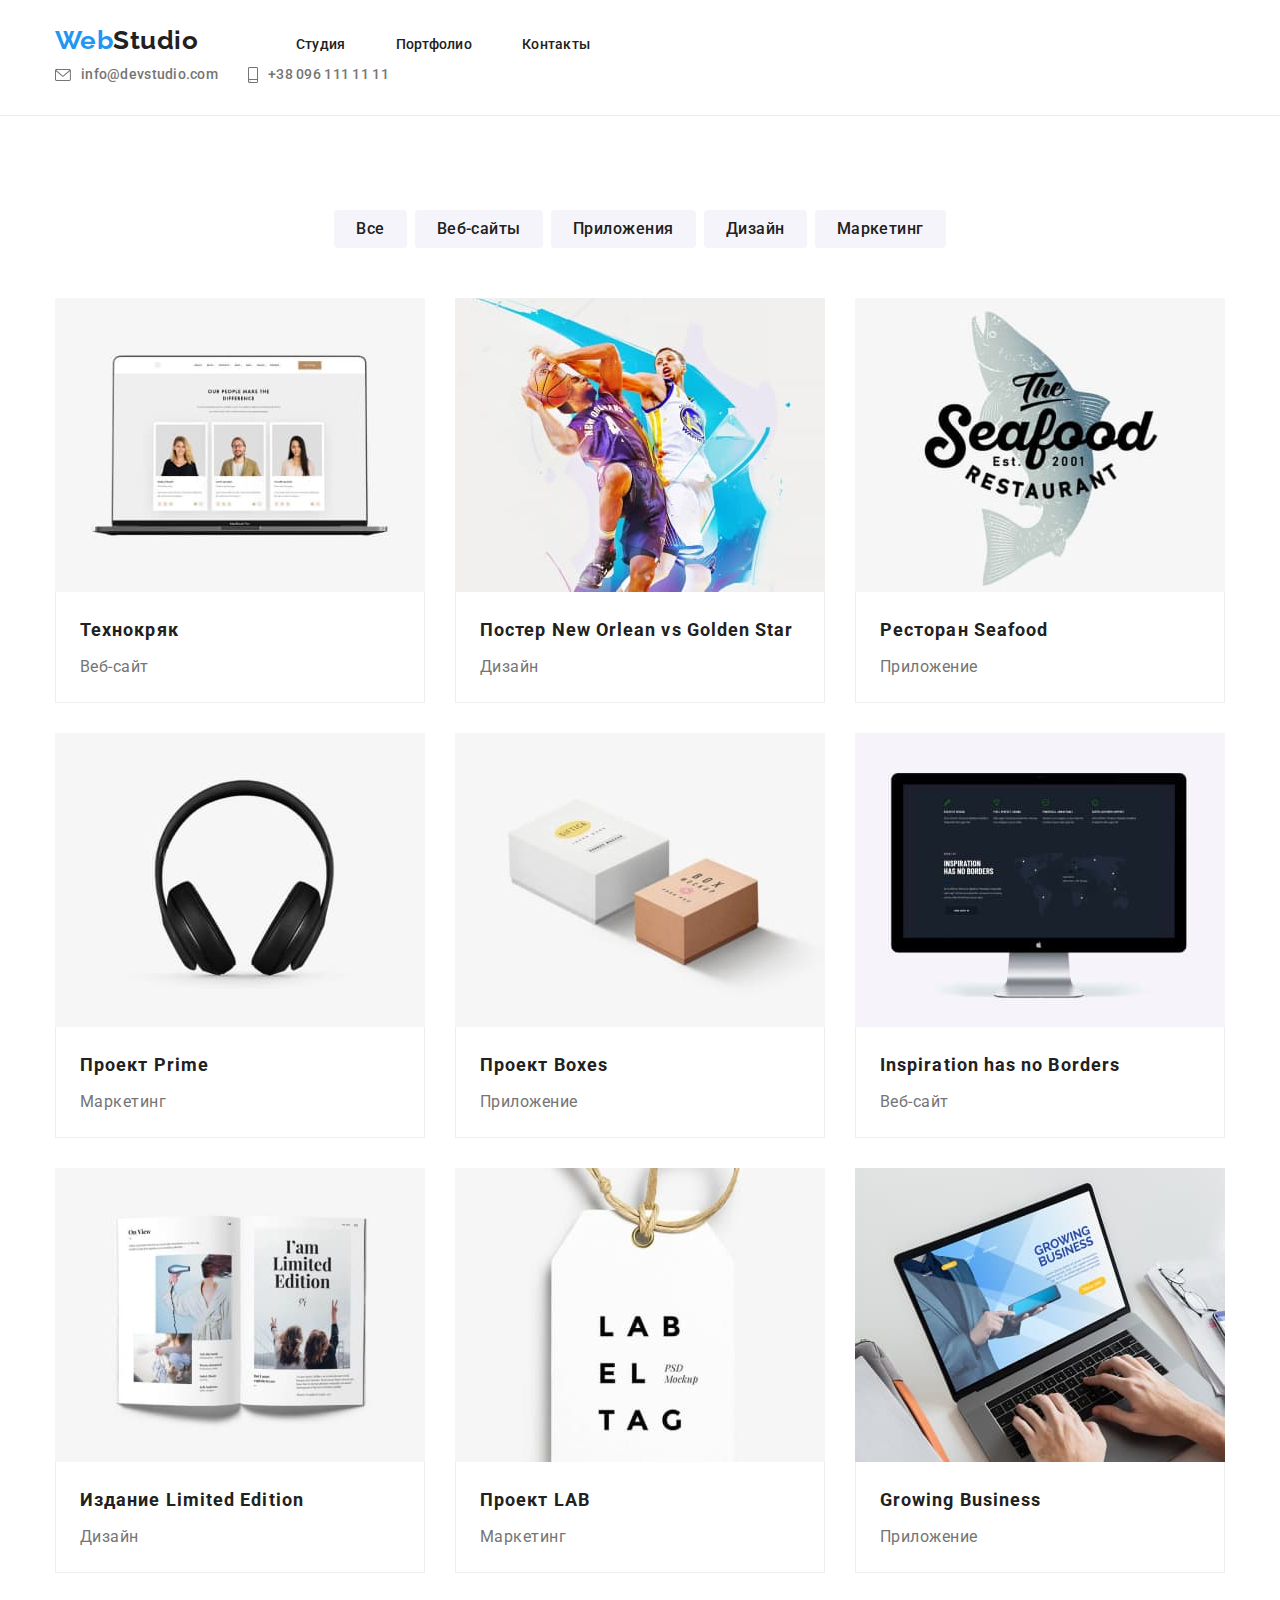
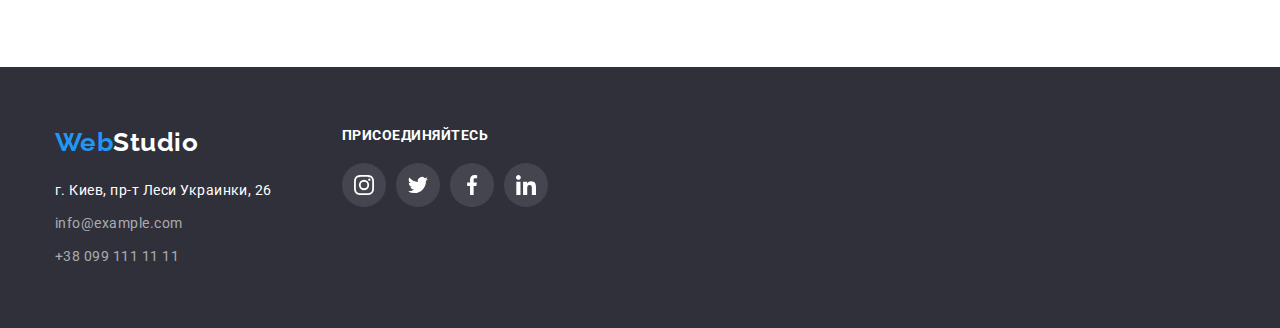
==== portfolio.html @ 28126ce4 "first commit" ====
<!DOCTYPE html>
<html lang="ru">
  <head>
    <meta charset="UTF-8" />
    <meta http-equiv="X-UA-Compatible" content="IE=edge" />
    <meta name="viewport" content="width=device-width, initial-scale=1.0" />
    <title>Web Studio</title>
    <link
      href="https://fonts.googleapis.com/css2?family=Raleway:wght@700&family=Roboto:wght@400;500;700;900&display=swap"
      rel="stylesheet"
    />
    <link
      href="https://cdnjs.cloudflare.com/ajax/libs/modern-normalize/1.1.0/modern-normalize.min.css"
      rel="stylesheet"
    />
    <link href="./css/styles.css" rel="stylesheet" />
  </head>

  <body>
    <!----------CAPTION--------HEADER------------>
    <header class="header">
      <div class="container">
        <a class="logo" href="./" lang="en"
          >Web<span class="logo-caption">Studio</span></a
        >
        <nav class="menu">
          <ul class="nav-menu">
            <li><a class="menu-link" href="./index.html">Студия</a></li>
            <li>
              <a class="menu-link portfolio-link" href="./portfolio.html"
                >Портфолио</a
              >
            </li>
            <li><a class="menu-link" href="/">Контакты</a></li>
          </ul>
        </nav>

        <ul class="contacts">
          <li>
            <a class="contacts-link" href="mailto:info@devstudio.com" lang="en">
              <svg class="mail-icon" width="16" height="12">
                <use href="./images/icons.svg#mail"></use>
              </svg>
              info@devstudio.com</a
            >
          </li>
          <li>
            <a class="contacts-link" href="tel:+380961111111">
              <svg class="tel-icon" width="10" height="16">
                <use href="./images/icons.svg#tel"></use>
              </svg>
              +38 096 111 11 11</a
            >
          </li>
        </ul>
      </div>
    </header>

    <main>
      <!---------------------PROJECTS----------------------->
      <section class="projects">
        <div class="container">
          <ul class="projects-btn-list">
            <li class="projects-btn-item">
              <button type="button">Все</button>
            </li>
            <li class="projects-btn-item">
              <button type="button">Веб-сайты</button>
            </li>
            <li class="projects-btn-item">
              <button type="button">Приложения</button>
            </li>
            <li class="projects-btn-item">
              <button type="button">Дизайн</button>
            </li>
            <li class="projects-btn-item">
              <button type="button">Маркетинг</button>
            </li>
          </ul>

          <ul class="projects-photo-list">
            <li class="projects-photo-item">
              <div class="project-overlay-container">
                <img
                  class="projects-photo"
                  src="./portfolio images/project-one.jpg"
                  alt="Веб-страница на ноутбуке"
                  width="370"
                  height="294"
                />
                <div class="project-overlay">
                  <div class="project-overlay-text">
                    <p>
                      Ресурс предлагает комплексные предложения с разным уровнем
                      функционала и сервисов. Все это позволит посетителю
                      получить исчерпывающие сведения о компании или частном
                      лице.
                    </p>
                  </div>
                </div>
              </div>
              <div class="projects-photo-description">
                <h3 class="projects-photo-title">Технокряк</h3>
                <p class="projects-photo-text">Веб-сайт</p>
              </div>
            </li>

            <li class="projects-photo-item">
              <div class="project-overlay-container">
                <img
                  class="projects-photo"
                  src="./portfolio images/project-two.jpg"
                  alt="Постер с двумя баскетболистами"
                  width="370"
                  height="294"
                />
                <div class="project-overlay">
                  <div class="project-overlay-text">
                    <p>
                      Ресурс предлагает комплексные предложения с разным уровнем
                      функционала и сервисов. Все это позволит посетителю
                      получить исчерпывающие сведения о компании или частном
                      лице.
                    </p>
                  </div>
                </div>
              </div>
              <div class="projects-photo-description">
                <h3 class="projects-photo-title">
                  Постер New Orlean vs Golden Star
                </h3>
                <p class="projects-photo-text">Дизайн</p>
              </div>
            </li>

            <li class="projects-photo-item">
              <div class="project-overlay-container">
                <img
                  class="projects-photo"
                  src="./portfolio images/project-three.jpg"
                  alt="Надпись ресторана Seafood"
                  width="370"
                  height="294"
                />
                <div class="project-overlay">
                  <div class="project-overlay-text">
                    <p>
                      Ресурс предлагает комплексные предложения с разным уровнем
                      функционала и сервисов. Все это позволит посетителю
                      получить исчерпывающие сведения о компании или частном
                      лице.
                    </p>
                  </div>
                </div>
              </div>
              <div class="projects-photo-description">
                <h3 class="projects-photo-title">Ресторан Seafood</h3>
                <p class="projects-photo-text">Приложение</p>
              </div>
            </li>

            <li class="projects-photo-item">
              <div class="project-overlay-container">
                <img
                  class="projects-photo"
                  src="./portfolio images/project-four.jpg"
                  alt="Наушники"
                  width="370"
                  height="294"
                />
                <div class="project-overlay">
                  <div class="project-overlay-text">
                    <p>
                      Ресурс предлагает комплексные предложения с разным уровнем
                      функционала и сервисов. Все это позволит посетителю
                      получить исчерпывающие сведения о компании или частном
                      лице.
                    </p>
                  </div>
                </div>
              </div>
              <div class="projects-photo-description">
                <h3 class="projects-photo-title">Проект Prime</h3>
                <p class="projects-photo-text">Маркетинг</p>
              </div>
            </li>

            <li class="projects-photo-item">
              <div class="project-overlay-container">
                <img
                  class="projects-photo"
                  src="./portfolio images/project-five.jpg"
                  alt="Белая и серая коробки"
                  width="370"
                  height="294"
                />
                <div class="project-overlay">
                  <div class="project-overlay-text">
                    <p>
                      Ресурс предлагает комплексные предложения с разным уровнем
                      функционала и сервисов. Все это позволит посетителю
                      получить исчерпывающие сведения о компании или частном
                      лице.
                    </p>
                  </div>
                </div>
              </div>
              <div class="projects-photo-description">
                <h3 class="projects-photo-title">Проект Boxes</h3>
                <p class="projects-photo-text">Приложение</p>
              </div>
            </li>

            <li class="projects-photo-item">
              <div class="project-overlay-container">
                <img
                  class="projects-photo"
                  src="./portfolio images/project-six.jpg"
                  alt="Веб-сайт на экране компьютера"
                  width="370"
                  height="294"
                />
                <div class="project-overlay">
                  <div class="project-overlay-text">
                    <p>
                      Ресурс предлагает комплексные предложения с разным уровнем
                      функционала и сервисов. Все это позволит посетителю
                      получить исчерпывающие сведения о компании или частном
                      лице.
                    </p>
                  </div>
                </div>
              </div>
              <div class="projects-photo-description">
                <h3 class="projects-photo-title">Inspiration has no Borders</h3>
                <p class="projects-photo-text">Веб-сайт</p>
              </div>
            </li>

            <li class="projects-photo-item">
              <div class="project-overlay-container">
                <img
                  class="projects-photo"
                  src="./portfolio images/project-seven.jpg"
                  alt="Две страницы открытой книги"
                  width="370"
                  height="294"
                />
                <div class="project-overlay">
                  <div class="project-overlay-text">
                    <p>
                      Ресурс предлагает комплексные предложения с разным уровнем
                      функционала и сервисов. Все это позволит посетителю
                      получить исчерпывающие сведения о компании или частном
                      лице.
                    </p>
                  </div>
                </div>
              </div>
              <div class="projects-photo-description">
                <h3 class="projects-photo-title">Издание Limited Edition</h3>
                <p class="projects-photo-text">Дизайн</p>
              </div>
            </li>

            <li class="projects-photo-item">
              <div class="project-overlay-container">
                <img
                  class="projects-photo"
                  src="./portfolio images/project-eight.jpg"
                  alt="Белая этикетка с надписью"
                  width="370"
                  height="294"
                />
                <div class="project-overlay">
                  <div class="project-overlay-text">
                    <p>
                      Ресурс предлагает комплексные предложения с разным уровнем
                      функционала и сервисов. Все это позволит посетителю
                      получить исчерпывающие сведения о компании или частном
                      лице.
                    </p>
                  </div>
                </div>
              </div>
              <div class="projects-photo-description">
                <h3 class="projects-photo-title">Проект LAB</h3>
                <p class="projects-photo-text">Маркетинг</p>
              </div>
            </li>

            <li class="projects-photo-item">
              <div class="project-overlay-container">
                <img
                  class="projects-photo"
                  src="./portfolio images/project-nine.jpg"
                  alt="Страница сайта на ноутбуке"
                  width="370"
                  height="294"
                />
                <div class="project-overlay">
                  <div class="project-overlay-text">
                    <p>
                      Ресурс предлагает комплексные предложения с разным уровнем
                      функционала и сервисов. Все это позволит посетителю
                      получить исчерпывающие сведения о компании или частном
                      лице.
                    </p>
                  </div>
                </div>
              </div>
              <div class="projects-photo-description">
                <h3 class="projects-photo-title">Growing Business</h3>
                <p class="projects-photo-text">Приложение</p>
              </div>
            </li>
          </ul>
        </div>
      </section>
    </main>

    <!-----------------------FOOTER----------------------->
    <footer class="footer">
      <div class="container footer-sidebar">
        <div class="adress-container">
          <a class="logo bottom" href="./" lang="en"
            >Web<span class="logo-footer">Studio</span></a
          >
          <address class="footer-address">
            <p class="address-link">г. Киев, пр-т Леси Украинки, 26</p>
            <a class="footer-contacts" href="mailto:info@example.com" lang="en"
              >info@example.com</a
            >
            <a class="footer-contacts" href="tel:+380991111111"
              >+38 099 111 11 11</a
            >
          </address>
        </div>

        <!-- ---------footer-icons-------------------------- -->
        <div class="footer-network-container">
          <p class="footer-network-text">присоединяйтесь</p>
          <ul class="network-list">
            <li class="network-item">
              <a class="footer-icon-link" href="https://www.instagram.com">
                <svg class="footer-network-icon">
                  <use href="./images/icons.svg#instagram"></use>
                </svg>
              </a>
            </li>
            <li class="network-item">
              <a class="footer-icon-link" href="https://twitter.com">
                <svg class="footer-network-icon">
                  <use href="./images/icons.svg#twitter"></use>
                </svg>
              </a>
            </li>
            <li class="network-item">
              <a class="footer-icon-link" href="https://www.facebook.com/">
                <svg class="footer-network-icon">
                  <use href="./images/icons.svg#facebook"></use>
                </svg>
              </a>
            </li>
            <li class="network-item">
              <a class="footer-icon-link" href="https://www.linkedin.com">
                <svg class="footer-network-icon">
                  <use href="./images/icons.svg#linkedin"></use>
                </svg>
              </a>
            </li>
          </ul>
        </div>
      </div>
    </footer>
  </body>
</html>
---- css/styles.css ----
:root {
  --first-text-color: #212121;
  --second-text-color: #757575;
  --third-text-color: #afb1b8;
  --first-background-color: #ffffff;
  --second-background-color: #f5f4fa;
  --third-background-color: #e5e5e5;
  --acent-color: #2196f3;

  --padding-section: 94px;
  --margin-right-icons: 30px;
}

body {
  font-family: "Roboto", sans-serif;
  font-style: normal;
  letter-spacing: 0.03em;
  color: var(--first-text-color);
}

.container {
  width: 1200px;
  margin-left: auto;
  margin-right: auto;
  padding-left: 15px;
  padding-right: 15px;
}

h1,
h2,
h3,
h4,
h5,
h6,
p {
  margin-top: 0;
  margin-bottom: 0;
}

/* -----------------HEADER-----CAPTION---------------- */

.header {
  padding-top: 25px;
  padding-bottom: 25px;

  background-color: var(--first-background-color);

  border-bottom: 1px solid #ececec;
}

.logo {
  margin-right: 93px;

  font-family: "Raleway";
  font-weight: 700;
  font-size: 26px;
  line-height: 1.19em;
  color: var(--acent-color);
  text-decoration: none;
}

.logo-caption {
  color: #212121;
}

.menu {
  display: inline-block;
  margin-right: 300px;
}

.nav-menu {
  display: inline-flex;
  margin-top: 0;
  margin-bottom: 0;
  padding-left: 0;
  padding-top: 7px;
  padding-bottom: 7px;

  list-style: none;
}

.contacts {
  display: inline-flex;
  align-items: center;
  margin-top: 0;
  margin-bottom: 0;
  padding-left: 0;
  padding-top: 7px;
  padding-bottom: 7px;

  list-style: none;
}

.menu li,
.contacts li {
  font-weight: 500;
  font-size: 14px;
  line-height: 1.14em;
  letter-spacing: 0.02em;
}

.menu li {
  margin-right: 50px;
}

.contacts li {
  margin-right: 30px;
}

.menu li:last-child,
.contacts li:last-child {
  margin-right: 0;
}

.menu-link {
  position: relative;

  color: #212121;
  text-decoration: none;
  outline: none;
}

.menu-link:hover,
.menu-link:focus,
.contacts-link:hover,
.contacts-link:focus {
  color: var(--acent-color);
}

/* SVG----ICONS */

.contacts-link {
  display: flex;
  align-items: center;

  color: var(--second-text-color);
  text-decoration: none;
  outline: none;
}

.mail-icon {
  fill: currentColor;
  margin-right: 10px;
}

.tel-icon {
  fill: currentColor;
  margin-right: 10px;
}

.mail-icon:hover,
.mail-icon:focus,
.tel-icon:hover,
.tel-icon:focus {
  color: var(--acent-color);
}

/*---stripe in studio-link----stripe in portfolio-link--- */

.studio-link::after,
.portfolio-link::after {
  position: absolute;
  left: 0;
  margin-top: 28px;

  content: "";
  display: block;

  width: 100%;
  height: 4px;

  background-color: #2196f3;
  border-radius: 2px;

  opacity: 0;
  transform: scale(0);
  transition: opacity 250ms cubic-bezier(0.4, 0, 0.2, 1),
    transform 250ms cubic-bezier(0.4, 0, 0.2, 1);
}

.studio-link:hover::after,
.portfolio-link:hover::after {
  opacity: 1;
  transform: scale(1);
}

/* -----------------PRIMARY--------------------- */

.primary {
  background-image: linear-gradient(
      rgba(47, 48, 58, 0.4),
      rgba(47, 48, 58, 0.4)
    ),
    url("../images/background-photo.jpg");
  max-width: 1600px;
  height: 600px;
  margin: 0 auto;
  background-repeat: no-repeat;
  background-position: center;
  background-size: cover;
  background-color: rgba(196, 196, 196, 1);

  padding-top: 200px;
  padding-bottom: 200px;

  text-align: center;
}

.primary-title {
  margin-bottom: 30px;

  font-weight: 900;
  font-size: 44px;
  line-height: 1.36em;
  letter-spacing: 0.06em;
  text-transform: uppercase;
  color: var(--first-background-color);
}

.primary-btn {
  padding: 10px 32px;

  max-width: 200px;
  font-weight: 700;
  font-size: 16px;
  line-height: 1.88em;
  color: var(--first-background-color);
  background-color: var(--acent-color);

  border: none;
  border-radius: 4px;
  cursor: pointer;

  box-shadow: 0px 4px 4px rgba(0, 0, 0, 0.15);
}

/* -----------Modal-window--------------- */

.backdrop {
  position: fixed;
  top: 0;
  left: 0;
  width: 100%;
  height: 100%;
  background-color: rgba(0, 0, 0, 0.2);
}

.is-hidden {
  opacity: 0;
  pointer-events: none;
}
.is-hidden .modal {
  transform: translate(-50, -50%) scale(0.6);
}

.modal {
  position: absolute;

  top: 50%;
  left: 50%;

  min-width: 528px;
  min-height: 581px;
  padding: 8px;

  background-color: #ffffff;
  box-shadow: 0px 1px 3px rgba(0, 0, 0, 0.12), 0px 1px 1px rgba(0, 0, 0, 0.14),
    0px 2px 1px rgba(0, 0, 0, 0.2);
  border-radius: 4px;

  transform: translate(-50%, -50%) scale(1);

  transition: opacity 250ms cubic-bezier(0.4, 0, 0.2, 1),
    transform 250ms cubic-bezier(0.4, 0, 0.2, 1);
}

.window-btn {
  position: absolute;
  top: 0;
  right: 0;

  width: 30px;
  height: 30px;

  background-color: #ffffff;

  border: 1px solid rgba(0, 0, 0, 0.1);
  border-radius: 50%;
  cursor: pointer;
}

.close-window {
  fill: rgba(0, 0, 0, 1);
}

/* ----------------ADVANTAGES----------------------------- */

.advantages {
  padding-top: var(--padding-section);
  padding-bottom: 0;
}

/* flex для преимуществ - 4 описания */
.adventages-list {
  display: flex;
  margin: 0;
  padding: 0;
  list-style: none;
}

.adventages-list-item {
}

.adventages-list-item:not(:last-child) {
  margin-right: var(--margin-right-icons);
}

/* описание конкретного преимущества */
.advantages h3 {
  margin-bottom: 10px;

  font-weight: 700;
  font-size: 14px;
  line-height: 1.14em;
  text-transform: uppercase;
}

.advantages p {
  margin-top: 0;
  margin-bottom: 0;

  font-size: 14px;
  line-height: 1.72em;
  color: var(--second-text-color);
}

/* -----------SVG-----------ICONS---------------- */

.advantages-icon-block {
  display: flex;
  justify-content: center;
  align-items: center;

  min-width: 270px;
  height: 120px;

  margin-bottom: 30px;

  border-radius: 4px;
  text-align: center;
  background-color: var(--second-background-color);
}

/* ---------------------ACTIVITY---------------------- */

.activity {
  padding-top: var(--padding-section);
  padding-bottom: var(--padding-section);
}

.activity-title {
  margin-bottom: 50px;

  font-weight: 700;
  font-size: 36px;
  line-height: 1.17em;
  text-align: center;
}

.activity-list {
  display: flex;
  margin: 0;
  padding: 0;
  list-style: none;
}

.activity li:not(:last-child) {
  margin-right: var(--margin-right-icons);
}

.activity-photo {
  display: block;
}

/* ----Position text on images-------- */

.activity-container {
  position: relative;
}

.activity-text {
  position: absolute;

  width: 100%;
  height: 24%;

  transform: translateY(-100%);

  font-weight: 700;
  font-size: 14px;
  line-height: calc(16 / 14);

  padding-top: 27px;
  padding-bottom: 27px;
  text-align: center;

  text-transform: uppercase;
  color: #ffffff;
  background-color: rgba(47, 48, 58, 0.8);
}
/* ---------------------TEAM---------------------------- */

.team {
  padding-top: var(--padding-section);
  padding-bottom: var(--padding-section);
  text-align: center;

  background-color: var(--second-background-color);
}

.team-title {
  margin-bottom: 50px;

  font-weight: 700;
  font-size: 36px;
  line-height: 1.17em;
}

/* flex для команды - 4 человека */
.team-list {
  display: flex;
  justify-content: center;
  margin: 0;
  padding: 0;
  list-style: none;
}

.team-item {
  background-color: var(--first-background-color);
  box-shadow: 0px 1px 3px rgba(0, 0, 0, 0.12), 0px 1px 1px rgba(0, 0, 0, 0.14),
    0px 2px 1px rgba(0, 0, 0, 0.2);
  border-radius: 0px 0px 4px 4px;
}

.team-item:not(:last-child) {
  margin-right: var(--margin-right-icons);
}

/* Сотрудник команды */

.team-item-text {
  padding: 30px 32px;
}

.team-item-photo {
  display: block;
}

.team h3 {
  margin-bottom: 10px;

  font-weight: 500;
  font-size: 16px;
  line-height: 1.19em;
}

.team p {
  margin-bottom: 16px;

  font-size: 16px;
  line-height: 1.19em;
  color: var(--second-text-color);
}

/* ------SVG----NETWORKS ICONS--- */

.network-list {
  display: flex;
  margin: 0;
  padding: 0;

  list-style: none;
}

.network-item:not(:last-child) {
  margin-right: 10px;
}

.icon-link {
  display: flex;
  justify-content: center;
  align-items: center;
  width: 44px;
  height: 44px;

  color: var(--third-text-color);
}

.social-network-icon {
  fill: currentColor;
  width: 100%;
  height: 100%;
}

.social-network-icon:hover,
.social-network-icon:focus {
  fill: var(--first-background-color);
  background-color: var(--acent-color);
}

.icon-link:hover .social-network-icon,
.icon-link:focus .social-network-icon {
  color: var(--first-background-color);
  background-color: var(--acent-color);
  border-radius: 50%;
}

.icon-link:focus {
  outline: none;
}

/* --------------------CLIENTS-------------------------- */

.clients {
  padding-top: var(--padding-section);
  padding-bottom: var(--padding-section);
}

.clients-title {
  margin-bottom: 50px;

  font-weight: 700;
  font-size: 36px;
  line-height: 1.17em;
  text-align: center;
  letter-spacing: 0.03em;
}

.clients-list {
  display: flex;
  margin: 0;
  padding: 0;

  list-style: none;
}

.clients-item {
  margin-right: var(--margin-right-icons);
}

.clients-item:last-child {
  margin-right: 0;
}

/* ---------------SVG-icons----------------- */
.clients-link {
  display: flex;
  justify-content: center;
  align-items: center;
  width: 170px;
  height: 92px;
  color: var(--third-text-color);

  border: 1px solid var(--third-text-color);
  border-radius: 4px;
}

.clients-icon {
  fill: currentColor;
}

.clients-link:hover,
.clients-link:focus {
  border: 1px solid var(--acent-color);
  border-radius: 4px;
}

.clients-link:hover .clients-icon,
.clients-link:focus .clients-icon {
  fill: var(--acent-color);
}

.clients-link:focus {
  outline: none;
}

/* ---------------------FOOTER--------------------- */

.footer {
  padding-top: 60px;
  padding-bottom: 60px;

  background-color: #2f303a;
}

.logo.bottom {
  margin-right: 0;
}

.logo-footer {
  color: var(--first-background-color);
}

.footer-address {
  margin-top: 20px;
}

.address-link,
.footer-contacts {
  font-size: 14px;
  line-height: 1.72em;
  font-style: normal;
}

.address-link {
  margin: 0;

  color: var(--first-background-color);
}

.footer-contacts {
  display: block;
  margin-top: 9px;

  color: rgba(255, 255, 255, 0.6);
  text-decoration: none;
  outline: none;
}

.footer-contacts:hover,
.footer-contacts:focus {
  color: var(--acent-color);
}

/* ------footer-network-container-------- */

.footer-sidebar {
  display: flex;
}

.adress-container {
  margin-right: 70px;
}

.footer-network-text {
  margin-bottom: 20px;

  font-weight: 700;
  font-size: 14px;
  line-height: calc(16 / 14);
  text-transform: uppercase;

  color: var(--first-background-color);
}

.footer-icon-link {
  display: flex;

  width: 44px;
  height: 44px;

  border-radius: 50%;
  color: var(--first-background-color);
  background-color: rgba(255, 255, 255, 0.1);
}

.footer-network-icon {
  fill: currentColor;
}

.footer-icon-link:hover,
.footer-icon-link:focus {
  background-color: var(--acent-color);
}

.footer-icon-link:hover .footer-network-icon,
.footer-icon-link:focus .footer-network-icon {
  background-color: var(--acent-color);
  border-radius: 50%;
}

.footer-icon-link:focus {
  outline: none;
}

/* ----PORTFOLIO-------PROJECTS--------------- */

.projects {
  padding-top: var(--padding-section);
  padding-bottom: var(--padding-section);
}

/* СПИСОК КНОПОК */

.projects-btn-list {
  display: flex;
  justify-content: center;
  margin-top: 0;
  margin-bottom: 50px;
  padding-left: 0;

  list-style: none;
}

.projects-btn-item:not(:last-child) {
  margin-right: 8px;
}

/* КНОПКА */

.projects button {
  padding: 6px 22px;

  min-width: auto;
  font-family: inherit;
  font-style: inherit;
  font-weight: 500;
  font-size: 16px;
  line-height: 1.63em;
  letter-spacing: inherit;
  color: inherit;
  background-color: var(--second-background-color);

  border: none;
  border-radius: 4px;
  cursor: pointer;
  outline: none;
}

.projects button:hover,
.projects button:focus {
  color: var(--first-background-color);
  background-color: var(--acent-color);

  box-shadow: 0px 3px 1px rgba(0, 0, 0, 0.1), 0px 1px 2px rgba(0, 0, 0, 0.08),
    0px 2px 2px rgba(0, 0, 0, 0.12);
}

/* СПИСОК ПРОЕКТОВ */

.projects-photo-list {
  display: flex;
  flex-wrap: wrap;
  margin: 0;
  padding: 0;
  list-style: none;
}

.projects-photo-item {
  margin-right: var(--margin-right-icons);
  margin-bottom: var(--margin-right-icons);
  padding-right: 0;

  width: calc((100% - 60px) / 3);
}

.projects-photo-item:hover,
.projects-photo-item:focus {
  box-shadow: 0px 1px 1px rgba(0, 0, 0, 0.12), 0px 4px 4px rgba(0, 0, 0, 0.06),
    1px 4px 6px rgba(0, 0, 0, 0.16);
}

.projects-photo-item:nth-child(3n) {
  margin-right: 0px;
}

.projects-photo-item:nth-last-child(-n + 3) {
  margin-bottom: 0px;
}

/* СТРУКТУРА ПРОЕКТА ВНУТРИ */

/* --зазор между image и нижней секцией текста - 1/4 размера шрифта---- */
.projects-photo {
  display: block;
}

.projects-photo-description {
  margin-top: 0;
  padding: 20px 24px;
  border-right: 1px solid #eeeeee;
  border-bottom: 1px solid #eeeeee;
  border-left: 1px solid #eeeeee;
  background-color: var(--first-background-color);
}

.projects-photo-title {
  margin-bottom: 4px;

  font-weight: 700;
  font-size: 18px;
  line-height: 2em;
  letter-spacing: 0.06em;
}

.projects-photo-text {
  font-size: 16px;
  line-height: 1.88em;
  color: var(--second-text-color);
}

/* --------OVERLAY--------------- */
.project-overlay-container {
  position: relative;
  overflow: hidden;
}

.project-overlay {
  position: absolute;
  display: inline-block;

  width: 100%;
  height: 100%;
  background-color: rgba(33, 150, 243, 0.9);

  transform: translateY(0);
  transition: transform 250ms cubic-bezier(0.4, 0, 0.2, 1);
  cursor: pointer;
}

.project-overlay-text {
  position: absolute;

  width: 100%;
  height: 100%;

  padding: 63px 24px;

  font-size: 18px;
  line-height: calc(28 / 18);
  color: #ffffff;

  opacity: 0;
  transition: opacity 250ms cubic-bezier(0.4, 0, 0.2, 1) 250ms;
}

.projects-photo-item:hover .project-overlay {
  transform: translateY(-100%);
}

.projects-photo-item:hover .project-overlay-text {
  opacity: 1;
}
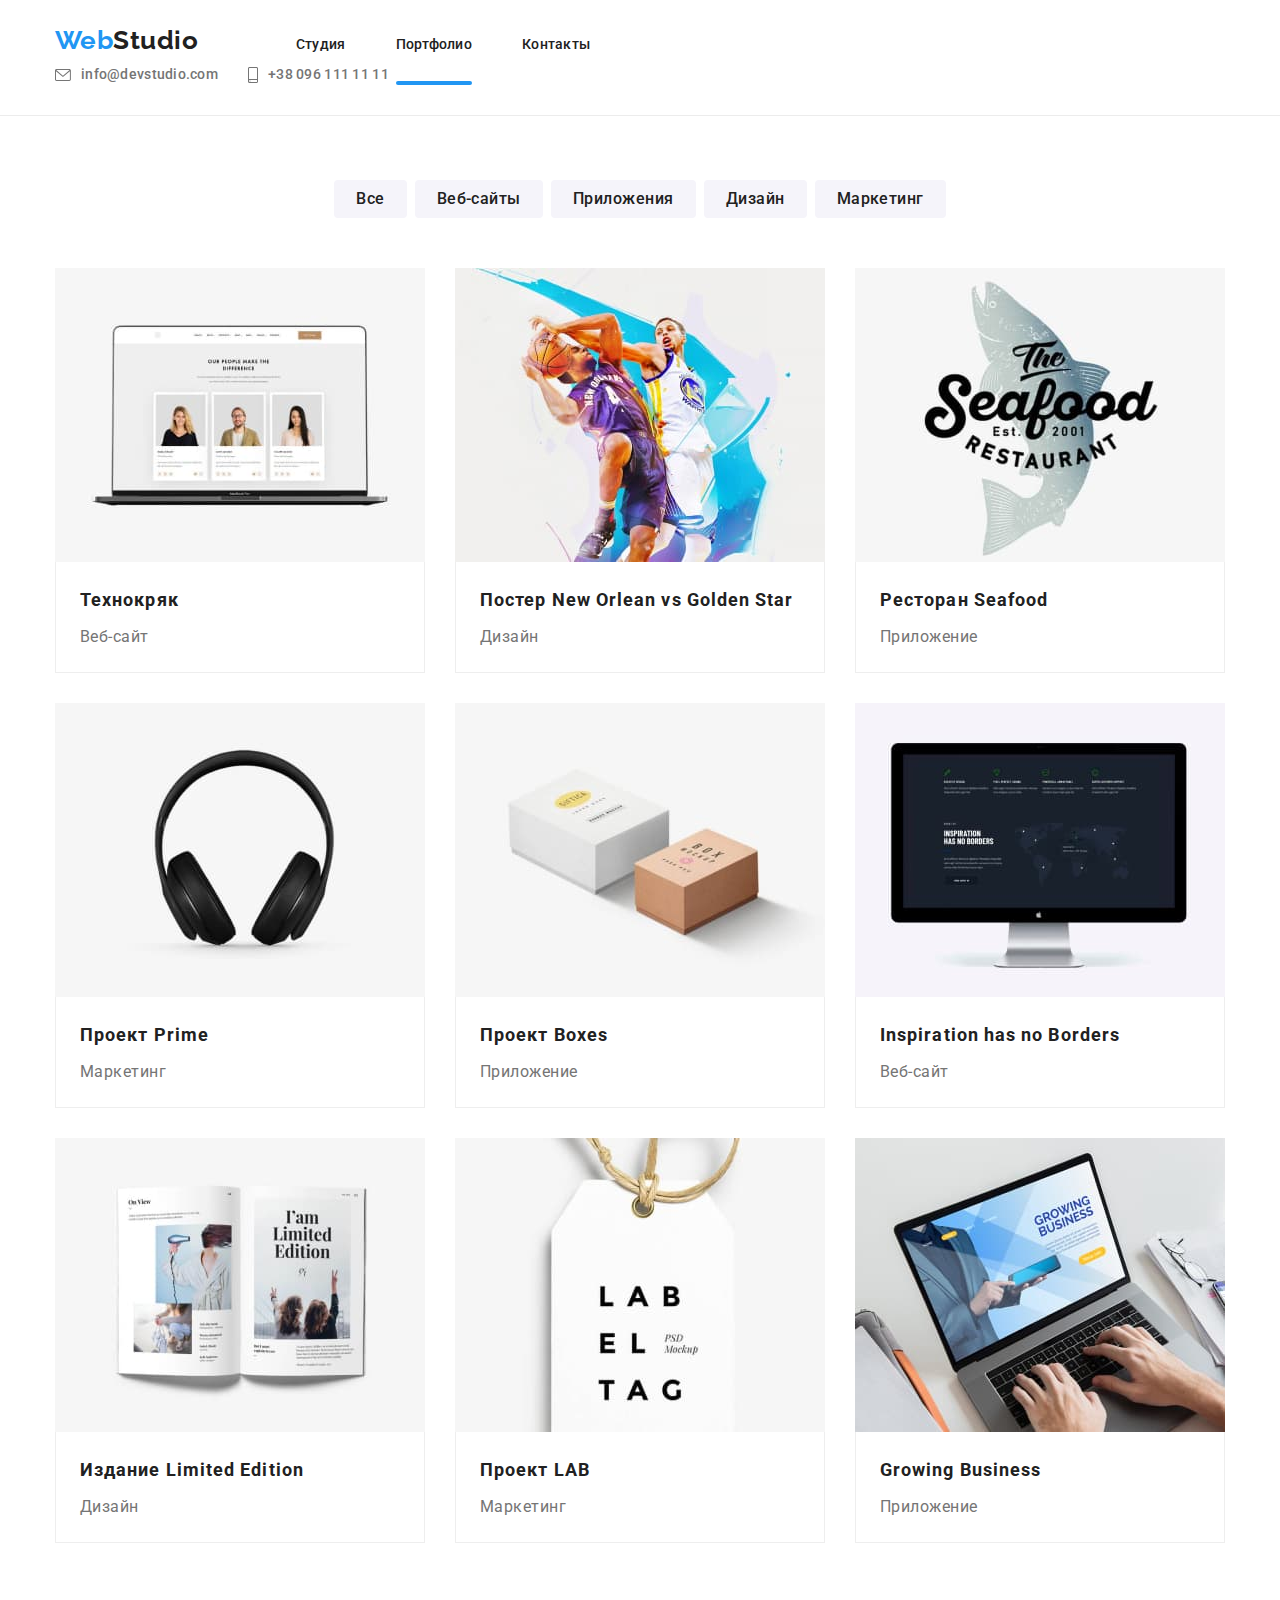
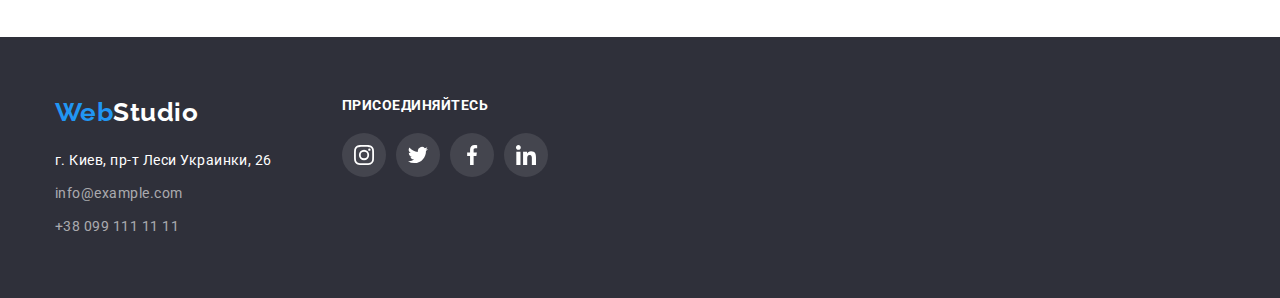
==== commit 824e12ec: "fifth commit" ====
--- a/portfolio.html
+++ b/portfolio.html
@@ -322,18 +322,23 @@
     <!-----------------------FOOTER----------------------->
     <footer class="footer">
       <div class="container footer-sidebar">
-        <div class="adress-container">
+        <div class="footer-adress-container">
           <a class="logo bottom" href="./" lang="en"
             >Web<span class="logo-footer">Studio</span></a
           >
           <address class="footer-address">
             <p class="address-link">г. Киев, пр-т Леси Украинки, 26</p>
-            <a class="footer-contacts" href="mailto:info@example.com" lang="en"
-              >info@example.com</a
-            >
-            <a class="footer-contacts" href="tel:+380991111111"
-              >+38 099 111 11 11</a
-            >
+            <div class="footer-contacts-container">
+              <a
+                class="footer-contacts"
+                href="mailto:info@example.com"
+                lang="en"
+                >info@example.com</a
+              >
+              <a class="footer-contacts" href="tel:+380991111111"
+                >+38 099 111 11 11</a
+              >
+            </div>
           </address>
         </div>
 
--- a/css/styles.css
+++ b/css/styles.css
@@ -16,6 +16,8 @@
   font-style: normal;
   letter-spacing: 0.03em;
   color: var(--first-text-color);
+
+  padding-top: 85.75px;
 }
 
 .container {
@@ -40,12 +42,19 @@
 /* -----------------HEADER-----CAPTION---------------- */
 
 .header {
+  position: fixed;
+  width: 100%;
+  top: 0;
+  left: 0;
+
   padding-top: 25px;
   padding-bottom: 25px;
 
   background-color: var(--first-background-color);
 
   border-bottom: 1px solid #ececec;
+
+  z-index: 1;
 }
 
 .logo {
@@ -118,6 +127,8 @@
   color: #212121;
   text-decoration: none;
   outline: none;
+
+  transition: color 250ms cubic-bezier(0.4, 0, 0.2, 1) 20ms;
 }
 
 .menu-link:hover,
@@ -125,9 +136,9 @@
 .contacts-link:hover,
 .contacts-link:focus {
   color: var(--acent-color);
-}
-
-/* SVG----ICONS */
+
+  transition: color 250ms cubic-bezier(0.4, 0, 0.2, 1) 20ms;
+}
 
 .contacts-link {
   display: flex;
@@ -136,7 +147,11 @@
   color: var(--second-text-color);
   text-decoration: none;
   outline: none;
-}
+
+  transition: color 250ms cubic-bezier(0.4, 0, 0.2, 1) 20ms;
+}
+
+/* SVG----ICONS */
 
 .mail-icon {
   fill: currentColor;
@@ -171,17 +186,6 @@
 
   background-color: #2196f3;
   border-radius: 2px;
-
-  opacity: 0;
-  transform: scale(0);
-  transition: opacity 250ms cubic-bezier(0.4, 0, 0.2, 1),
-    transform 250ms cubic-bezier(0.4, 0, 0.2, 1);
-}
-
-.studio-link:hover::after,
-.portfolio-link:hover::after {
-  opacity: 1;
-  transform: scale(1);
 }
 
 /* -----------------PRIMARY--------------------- */
@@ -243,14 +247,21 @@
   width: 100%;
   height: 100%;
   background-color: rgba(0, 0, 0, 0.2);
+
+  z-index: 2;
+
+  transition: opacity 250ms cubic-bezier(0.4, 0, 0.2, 1),
+    visibility 250ms cubic-bezier(0.4, 0, 0.2, 1);
 }
 
 .is-hidden {
+  visibility: hidden;
   opacity: 0;
   pointer-events: none;
 }
-.is-hidden .modal {
-  transform: translate(-50, -50%) scale(0.6);
+
+.backdrop.is-hidden .modal {
+  transform: translate(-50%, 0) scale(0.5) rotate(-180deg);
 }
 
 .modal {
@@ -261,23 +272,21 @@
 
   min-width: 528px;
   min-height: 581px;
-  padding: 8px;
 
   background-color: #ffffff;
   box-shadow: 0px 1px 3px rgba(0, 0, 0, 0.12), 0px 1px 1px rgba(0, 0, 0, 0.14),
     0px 2px 1px rgba(0, 0, 0, 0.2);
   border-radius: 4px;
 
-  transform: translate(-50%, -50%) scale(1);
-
-  transition: opacity 250ms cubic-bezier(0.4, 0, 0.2, 1),
-    transform 250ms cubic-bezier(0.4, 0, 0.2, 1);
+  transform: translate(-50%, -50%) scale(1) rotate(0deg);
+
+  transition: transform 250ms cubic-bezier(0.4, 0, 0.2, 1);
 }
 
 .window-btn {
   position: absolute;
-  top: 0;
-  right: 0;
+  top: 8px;
+  right: 8px;
 
   width: 30px;
   height: 30px;
@@ -500,6 +509,10 @@
   fill: currentColor;
   width: 100%;
   height: 100%;
+  border-radius: 50%;
+
+  transition: background-color 250ms cubic-bezier(0.4, 0, 0.2, 1) 25ms,
+    fill 250ms cubic-bezier(0.4, 0, 0.2, 1) 25ms;
 }
 
 .social-network-icon:hover,
@@ -513,6 +526,9 @@
   color: var(--first-background-color);
   background-color: var(--acent-color);
   border-radius: 50%;
+
+  transition: background-color 250ms cubic-bezier(0.4, 0, 0.2, 1) 25ms,
+    fill 250ms cubic-bezier(0.4, 0, 0.2, 1) 25ms;
 }
 
 .icon-link:focus {
@@ -563,21 +579,28 @@
 
   border: 1px solid var(--third-text-color);
   border-radius: 4px;
-}
-
-.clients-icon {
-  fill: currentColor;
+
+  transition: border-color 250ms cubic-bezier(0.4, 0, 0.2, 1) 50ms;
 }
 
 .clients-link:hover,
 .clients-link:focus {
   border: 1px solid var(--acent-color);
   border-radius: 4px;
+
+  transition: border-color 250ms cubic-bezier(0.4, 0, 0.2, 1) 50ms;
+}
+
+.clients-icon {
+  fill: currentColor;
+  transition: fill 250ms cubic-bezier(0.4, 0, 0.2, 1) 50ms;
 }
 
 .clients-link:hover .clients-icon,
 .clients-link:focus .clients-icon {
   fill: var(--acent-color);
+
+  transition: fill 250ms cubic-bezier(0.4, 0, 0.2, 1) 50ms;
 }
 
 .clients-link:focus {
@@ -591,6 +614,14 @@
   padding-bottom: 60px;
 
   background-color: #2f303a;
+}
+
+.footer-sidebar {
+  display: flex;
+}
+
+.footer-adress-container {
+  margin-right: 70px;
 }
 
 .logo.bottom {
@@ -618,6 +649,11 @@
   color: var(--first-background-color);
 }
 
+.footer-contacts-container {
+  display: inline-flex;
+  flex-direction: column;
+}
+
 .footer-contacts {
   display: block;
   margin-top: 9px;
@@ -625,22 +661,18 @@
   color: rgba(255, 255, 255, 0.6);
   text-decoration: none;
   outline: none;
+
+  transition: color 250ms cubic-bezier(0.4, 0, 0.2, 1) 20ms;
 }
 
 .footer-contacts:hover,
 .footer-contacts:focus {
   color: var(--acent-color);
+
+  transition: color 250ms cubic-bezier(0.4, 0, 0.2, 1) 20ms;
 }
 
 /* ------footer-network-container-------- */
-
-.footer-sidebar {
-  display: flex;
-}
-
-.adress-container {
-  margin-right: 70px;
-}
 
 .footer-network-text {
   margin-bottom: 20px;
@@ -662,6 +694,8 @@
   border-radius: 50%;
   color: var(--first-background-color);
   background-color: rgba(255, 255, 255, 0.1);
+
+  transition: background-color 250ms cubic-bezier(0.4, 0, 0.2, 1) 50ms;
 }
 
 .footer-network-icon {
@@ -677,6 +711,7 @@
 .footer-icon-link:focus .footer-network-icon {
   background-color: var(--acent-color);
   border-radius: 50%;
+  transition: background-color 250ms cubic-bezier(0.4, 0, 0.2, 1) 50ms;
 }
 
 .footer-icon-link:focus {
@@ -725,6 +760,10 @@
   border-radius: 4px;
   cursor: pointer;
   outline: none;
+
+  transition: background-color 250ms cubic-bezier(0.4, 0, 0.2, 1) 100ms,
+    color 250ms cubic-bezier(0.4, 0, 0.2, 1) 100ms,
+    box-shadow 250ms cubic-bezier(0.4, 0, 0.2, 1) 100ms;
 }
 
 .projects button:hover,
@@ -734,6 +773,10 @@
 
   box-shadow: 0px 3px 1px rgba(0, 0, 0, 0.1), 0px 1px 2px rgba(0, 0, 0, 0.08),
     0px 2px 2px rgba(0, 0, 0, 0.12);
+
+  transition: background-color 250ms cubic-bezier(0.4, 0, 0.2, 1) 100ms,
+    color 250ms cubic-bezier(0.4, 0, 0.2, 1) 100ms,
+    box-shadow 250ms cubic-bezier(0.4, 0, 0.2, 1) 100ms;
 }
 
 /* СПИСОК ПРОЕКТОВ */
@@ -752,12 +795,16 @@
   padding-right: 0;
 
   width: calc((100% - 60px) / 3);
+
+  transition: box-shadow 250ms cubic-bezier(0.4, 0, 0.2, 1) 100ms;
 }
 
 .projects-photo-item:hover,
 .projects-photo-item:focus {
   box-shadow: 0px 1px 1px rgba(0, 0, 0, 0.12), 0px 4px 4px rgba(0, 0, 0, 0.06),
     1px 4px 6px rgba(0, 0, 0, 0.16);
+
+  transition: box-shadow 250ms cubic-bezier(0.4, 0, 0.2, 1) 100ms;
 }
 
 .projects-photo-item:nth-child(3n) {
@@ -814,7 +861,7 @@
   background-color: rgba(33, 150, 243, 0.9);
 
   transform: translateY(0);
-  transition: transform 250ms cubic-bezier(0.4, 0, 0.2, 1);
+  transition: transform 250ms cubic-bezier(0.4, 0, 0.2, 1) 100ms;
   cursor: pointer;
 }
 
@@ -831,13 +878,17 @@
   color: #ffffff;
 
   opacity: 0;
-  transition: opacity 250ms cubic-bezier(0.4, 0, 0.2, 1) 250ms;
+  transition: opacity 250ms cubic-bezier(0.4, 0, 0.2, 1) 100ms;
 }
 
 .projects-photo-item:hover .project-overlay {
   transform: translateY(-100%);
+
+  transition: transform 250ms cubic-bezier(0.4, 0, 0.2, 1) 100ms;
 }
 
 .projects-photo-item:hover .project-overlay-text {
   opacity: 1;
-}
+
+  transition: opacity 250ms cubic-bezier(0.4, 0, 0.2, 1) 100ms;
+}
